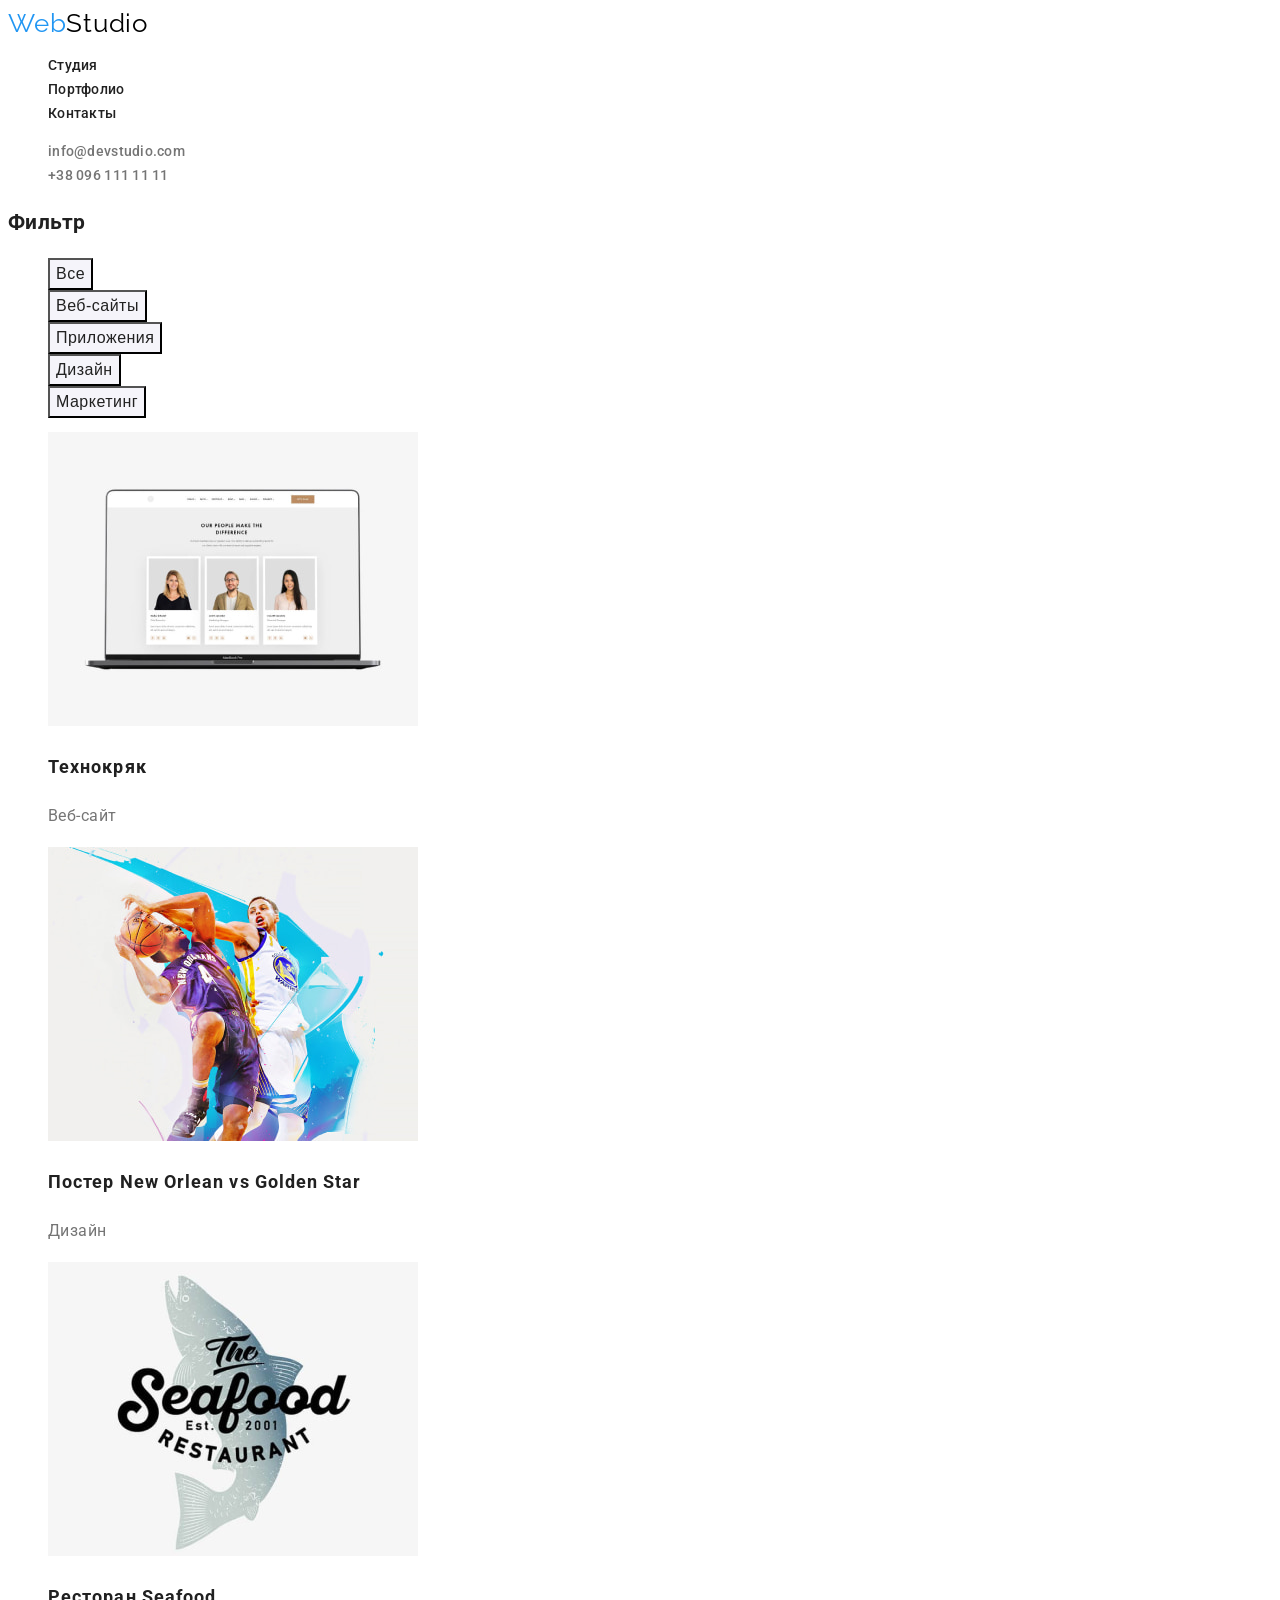
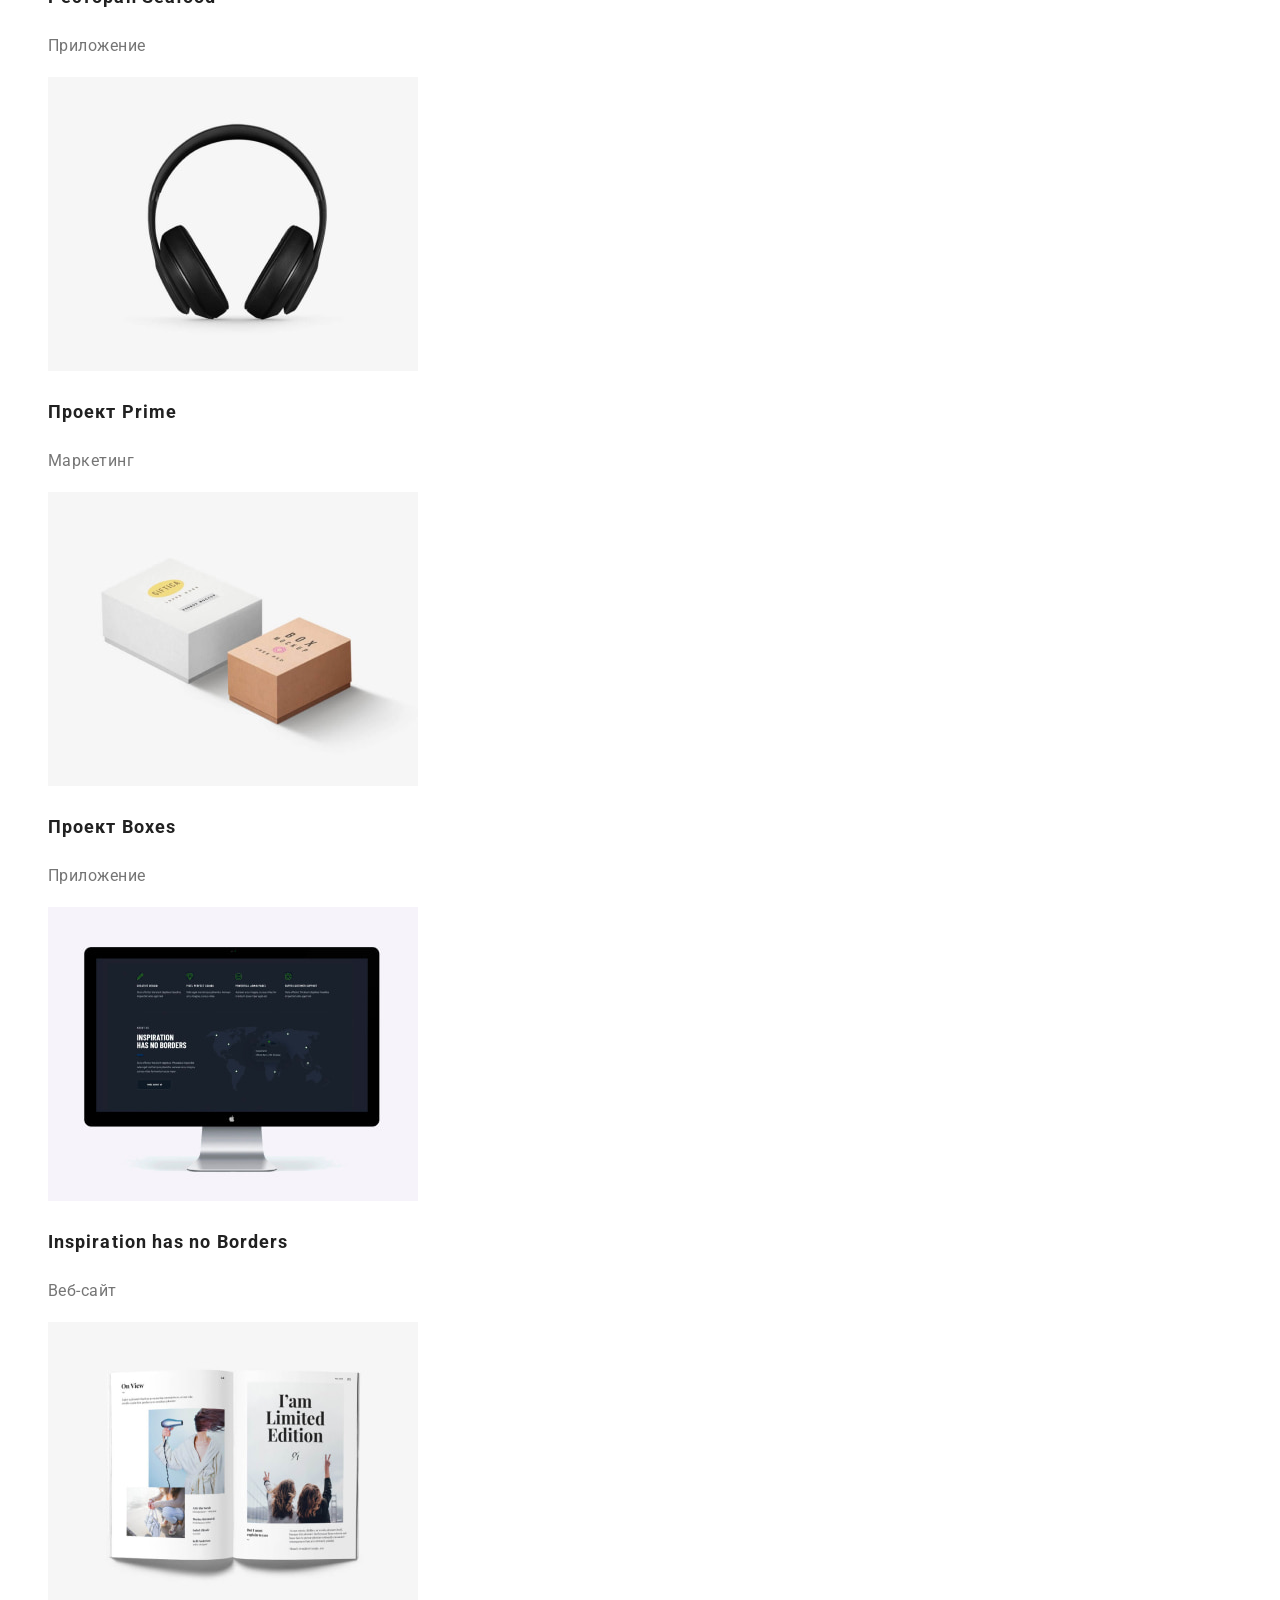
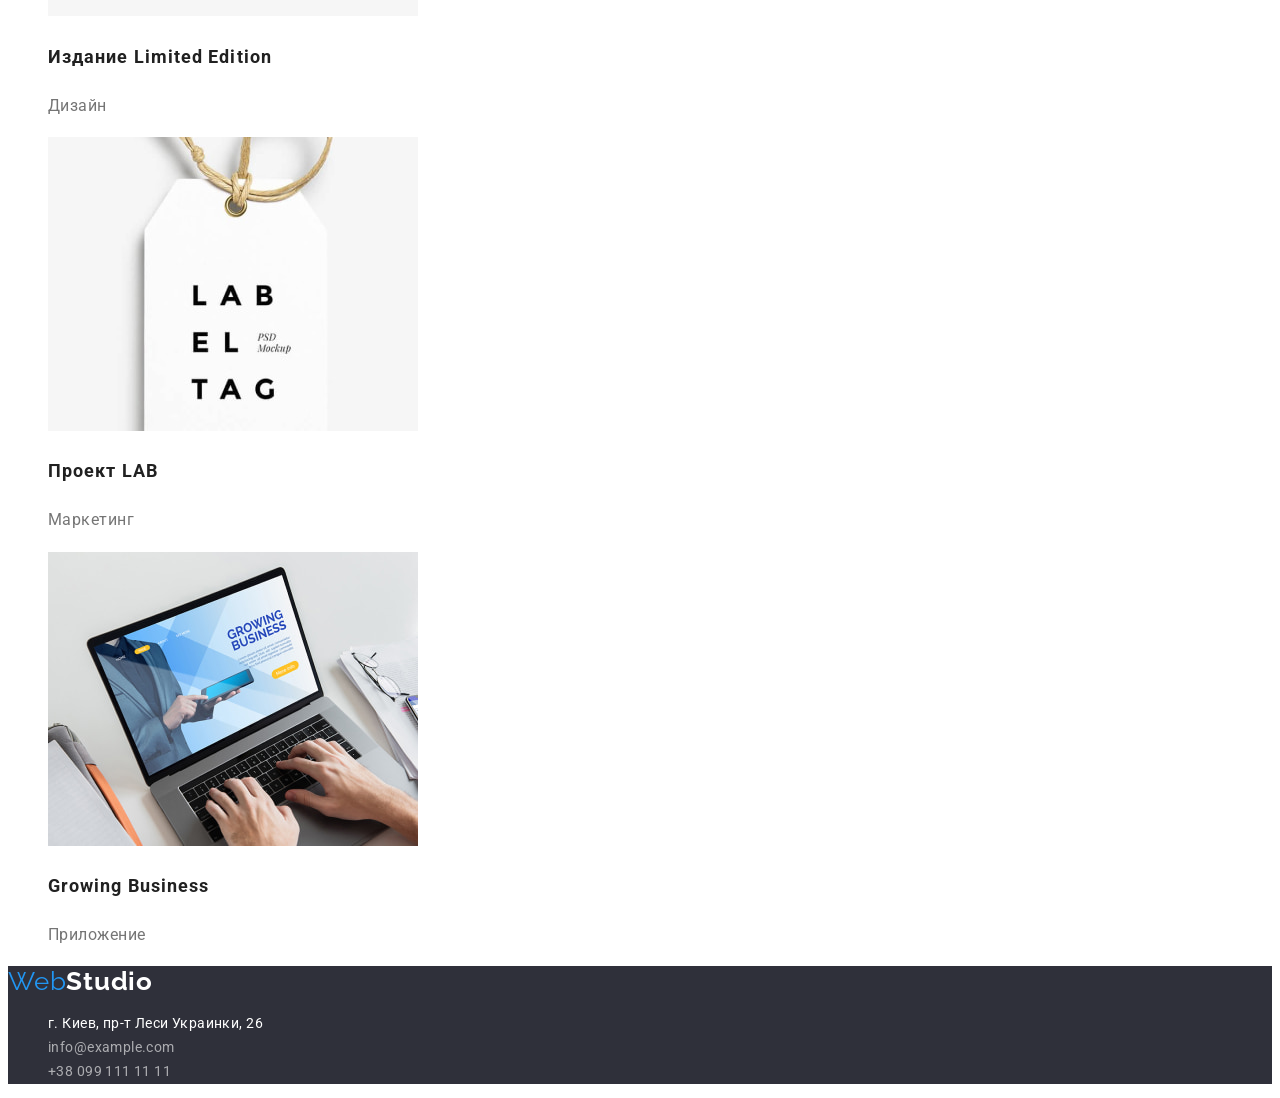
==== portfolio.html @ b142d237 "Initial commit" ====
<!DOCTYPE html>
<html lang="ru">
<head>
    <meta charset="UTF-8">
    <meta http-equiv="X-UA-Compatible" content="IE=edge">
    <meta name="viewport" content="width=device-width, initial-scale=1.0">
    <title>Document</title>
    <link rel="preconnect" href="https://fonts.googleapis.com">
    <link rel="preconnect" href="https://fonts.gstatic.com" crossorigin>
    <link href="https://fonts.googleapis.com/css2?family=Raleway:wght@700&family=Roboto:wght@400;500;700;900&display=swap" rel="stylesheet">
    <link rel="stylesheet" href="./css/styles.css">
</head>
<body>
    <!-- Шапка сайта  -->
    <header class="header">
        <nav class="nav">
            <a class="logo link" href="./index.html">Web<span class="logo-primary">Studio</span></a>
            <ul class="nav-list list">
                <li class="nav-item">
                    <a class="nav-link link" href="./index.html">Студия</a></li>
                <li class="nav-item">
                    <a class="nav-link link" href="./portfolio.html">Портфолио</a></li>
                <li class="nav-item">
                    <a class="nav-link link" href="">Контакты</a></li>
            </ul>
        </nav>
            <ul class="header-list list">
                <li class="header-item">
                    <a class="header-mail link" href="mailto:info@devstudio.com">info@devstudio.com</a></li>
                <li class="header-item">
                    <a class="header-phone link" href="tel:+380961111111">+38 096 111 11 11</a></li>
            </ul>  
    </header>
    <main>
        <!-- Секция фильтр -->
        <section class="filter">
            <h1>Фильтр</h1>
            <ul class="filter-list list">
                <li class="filter-item">
                    <button class="filter-button" type="button">Все</button></li>
                <li class="filter-item">
                    <button class="filter-button" type="button">Веб-сайты</button></li>
                <li class="filter-item">
                    <button class="filter-button" type="button">Приложения</button></li>
                <li class="filter-item">
                    <button class="filter-button" type="button">Дизайн</button></li>
                <li class="filter-item">
                    <button class="filter-button" type="button">Маркетинг</button></li>
            </ul>
            <ul class="filter-desc list">
                <li class="filter-desc-item">
                    <img class="filter-desc-image" src="./images/portfolio/img1.jpg" alt="Ноутбук с сайтом" width="370" height="294">
                    <h2 class="filter-desc-title">Технокряк</h2>
                    <p class="filter-desc-text">Веб-сайт</p>
                </li>
                <li class="filter-desc-item">
                    <img class="filter-desc-image" src="./images/portfolio/img2.jpg" alt="Постер баскетболистов" width="370" height="294">
                    <h2 class="filter-desc-title" lang="en">Постер New Orlean vs Golden Star</h2>
                    <p class="filter-desc-text">Дизайн</p>
                </li>
                <li class="filter-desc-item">
                    <img class="filter-desc-image" src="./images/portfolio/img3.jpg" alt="Ресторан Seafood" width="370" height="294">
                    <h2 class="filter-desc-title" lang="en">Ресторан Seafood</h2>
                    <p class="filter-desc-text">Приложение</p>
                </li>
                <li class="filter-desc-item">
                    <img class="filter-desc-image" src="./images/portfolio/img4.jpg" alt="Наушники" width="370" height="294">
                    <h2 class="filter-desc-title" lang="en">Проект Prime</h2>
                    <p class="filter-desc-text">Маркетинг</p>
                </li>
                <li class="filter-desc-item">
                    <img class="filter-desc-image" src="./images/portfolio/img5.jpg" alt="Две коробочки" width="370" height="294">
                    <h2 class="filter-desc-title" lang="en">Проект Boxes</h2>
                    <p class="filter-desc-text">Приложение</p>
                </li>
                <li class="filter-desc-item">
                    <img class="filter-desc-image" src="./images/portfolio/img6.jpg" alt="Монитор" width="370" height="294">
                    <h2 class="filter-desc-title" lang="en">Inspiration has no Borders</h2>
                    <p class="filter-desc-text">Веб-сайт</p>
                </li>
                <li class="filter-desc-item">
                    <img class="filter-desc-image" src="./images/portfolio/img7.jpg" alt="Открытая книга" width="370" height="294">
                    <h2 class="filter-desc-title" lang="en">Издание Limited Edition</h2>
                    <p class="filter-desc-text">Дизайн</p>
                </li>
                <li class="filter-desc-item">
                    <img class="filter-desc-image" src="./images/portfolio/img8.jpg" alt="Этикетка" width="370" height="294">
                    <h2 class="filter-desc-title" lang="en">Проект LAB</h2>
                    <p class="filter-desc-text">Маркетинг</p>
                </li>
                <li class="filter-desc-item">
                    <img class="filter-desc-image" src="./images/portfolio/img9.jpg" alt="Робота за ноутбуком" width="370" height="294">
                    <h2 class="filter-desc-title" lang="en">Growing Business</h2>
                    <p class="filter-desc-text">Приложение</p>
                </li>
            </ul>
        </section>
    </main>
    <!-- Подвал сайта -->
    <footer class="footer">
        <a class="logo link" href="./index.html">Web<span class="logo-secondary">Studio</span></a>
        <address class="address">
        <ul class="address-list list">
            <li class="address-item">
                <a class="address-map link" href="https://goo.gl/maps/B8ouL8VhwgZkE1V38">г. Киев, пр-т Леси Украинки, 26</a></li>
            <li class="address-item">
                <a class="address-mail link" href="mailto:info@example.com">info@example.com</a></li>
            <li class="address-item">
                <a class="address-phone link" href="tel:+380991111111">+38 099 111 11 11</a></li>
        </ul>
        </address>
    </footer>   
</body>
</html>
---- css/styles.css ----
:root {
    /* Основные шрифты */
    --main-font: "Roboto", sans-serif;
    --secondary-font: "Raleway", sans-serif;

    /* Светлая тема текста */
    --primary-light-txt: #212121;
    --secondary-light-txt: #757575;

    /* Темная тема текста */
    --primary-dark-txt: #FFFFFF;
    --secondary-dark-txt: color: rgba(255, 255, 255, 0.6);
    --accent-text: #2196F3;

    /* Светлая тема фона */
    --primary-light-bg: #FFFFFF;

    /* Темная тема фона */
    --primary-dark-bg: #2F303A;
    --secondary-dark-bg: #F5F4FA;
}
/* body */

body {
font-family: var(--main-font);
font-weight: 400;
font-size: 14px;
line-height: 1.71;
letter-spacing: 0.03em;

color: var(--primary-light-txt);
}

.list {
list-style: none;
}

.link {
text-decoration: none;
}

/* header */

.header {
background-color: var(--primary-light-bg);
}

.logo {
font-family: var(--secondary-font);
font-size: 26px;
line-height: 1.19;
letter-spacing: 0.03em;

color: var(--accent-text);
}

.logo-primary {
font-family: var(--secondary-font);
font-size: 26px;
line-height: 1.19;
letter-spacing: 0.03em;

color: #000000;;
}

.nav-link {
font-weight: 500;
font-size: 14px;
line-height: 1.14;
letter-spacing: 0.02em;

color: var(--primary-light-txt);
}

.nav-link:hover,
.nav-link:focus {
color: var(--accent-text);
}

.header-mail {
font-weight: 500;
font-size: 14px;
line-height: 1.14;
letter-spacing: 0.02em;

color: var(--secondary-light-txt);
}

.header-mail:hover,
.header-mail:focus {
color: var(--accent-text); 
}

.header-phone {
font-weight: 500; 
font-size: 14px;
line-height: 1.14;
letter-spacing: 0.02em;
    
color: var(--secondary-light-txt); 
}

.header-phone:hover,
.header-phone:focus {
color: var(--accent-text); 
}

/* hero */

.hero {
background-color: var(--primary-dark-bg);
}
.hero-title {
font-weight: 900;
font-size: 44px;
line-height: 1.36;
text-align: center;
letter-spacing: 0.06em;
text-transform: uppercase;

color: var(--primary-dark-txt);
}

.button {
font-weight: 700;
font-size: 16px;
line-height: 1.88;
display: flex;
align-items: center;
text-align: center;
letter-spacing: 0.06em;

color: var(--primary-dark-txt);
background-color: #2196F3;

cursor: pointer;
}

/* features */

.features {
background-color: var(--primary-light-bg);
}

.features-title {
font-weight: 700;
font-size: 14px;
line-height: 1.14;
letter-spacing: 0.03em;
text-transform: uppercase;

color: var(--primary-light-txt);
}

.features-text {
font-size: 14px;
line-height: 1.71;
letter-spacing: 0.03em;

color: var(--secondary-light-txt);
}

/* examples */

.examples {
background-color: var(--primary-light-bg);
}

.examples-title {
font-weight: 700;
font-size: 36px;
line-height: 1.17;
text-align: center;
letter-spacing: 0.03em;
    
color: var(--primary-light-txt);
}

/* team */

.team {
background-color:  var(--secondary-dark-bg);
}

.team-title {
font-weight: 700;
font-size: 36px;
line-height: 1.17;
text-align: center;
letter-spacing: 0.03em;

color: var(--primary-light-txt);
}

.team-subtitle {
font-weight: 500;
font-size: 16px;
line-height: 1.19;
text-align: center;
letter-spacing: 0.03em;

color: var(--primary-light-txt);
}

.team-text {
font-size: 16px;
line-height: 1.19;
text-align: center;
letter-spacing: 0.03em;

color: var(--secondary-light-txt);
}

/* footer */

.footer {
background-color: var(--primary-dark-bg);
}

.logo-secondary {
font-family: var(--secondary-font);
font-weight: 700;
font-size: 26px;
line-height: 1.19;
letter-spacing: 0.03em;

color: var(--primary-dark-txt);
}

.address-map {
font-style: normal;
font-size: 14px;
line-height: 1.71;
letter-spacing: 0.03em;

color: var(--primary-dark-txt);
}

.address-map:hover,
.address-map:focus {
color: var(--accent-text);
}

.address-mail {
font-style: normal;
font-size: 14px;
line-height: 1.71;
letter-spacing: 0.03em;

color: rgba(255, 255, 255, 0.6);
}

.address-mail:hover,
.address-mail:focus {
color: var(--accent-text);
}

.address-phone {
font-style: normal;  
font-size: 14px;
line-height: 1.71;
letter-spacing: 0.03em;
    
color: rgba(255, 255, 255, 0.6);
    }
    
.address-phone:hover,
.address-phone:focus {
color: var(--accent-text);
    }

/* filter */

.filter {
background-color: var(--primary-light-bg);
}

.filter-button {
font-weight: 500;
font-size: 16px;
line-height: 1.62;
text-align: center;
letter-spacing: 0.03em;

color: var(--primary-light-txt);
background-color: var(--secondary-dark-bg);

cursor: pointer;
}

.filter-button:hover,
.filter-button:focus {
color: var(--primary-dark-txt);
background-color: var(--accent-text);
}

.filter-desc-title {
font-weight: 700;
font-size: 18px;
line-height: 2;
letter-spacing: 0.06em;

color: var(--primary-light-txt);
}

.filter-desc-text {
font-size: 16px;
line-height: 1.88;
letter-spacing: 0.03em;

color: var(--secondary-light-txt);
}
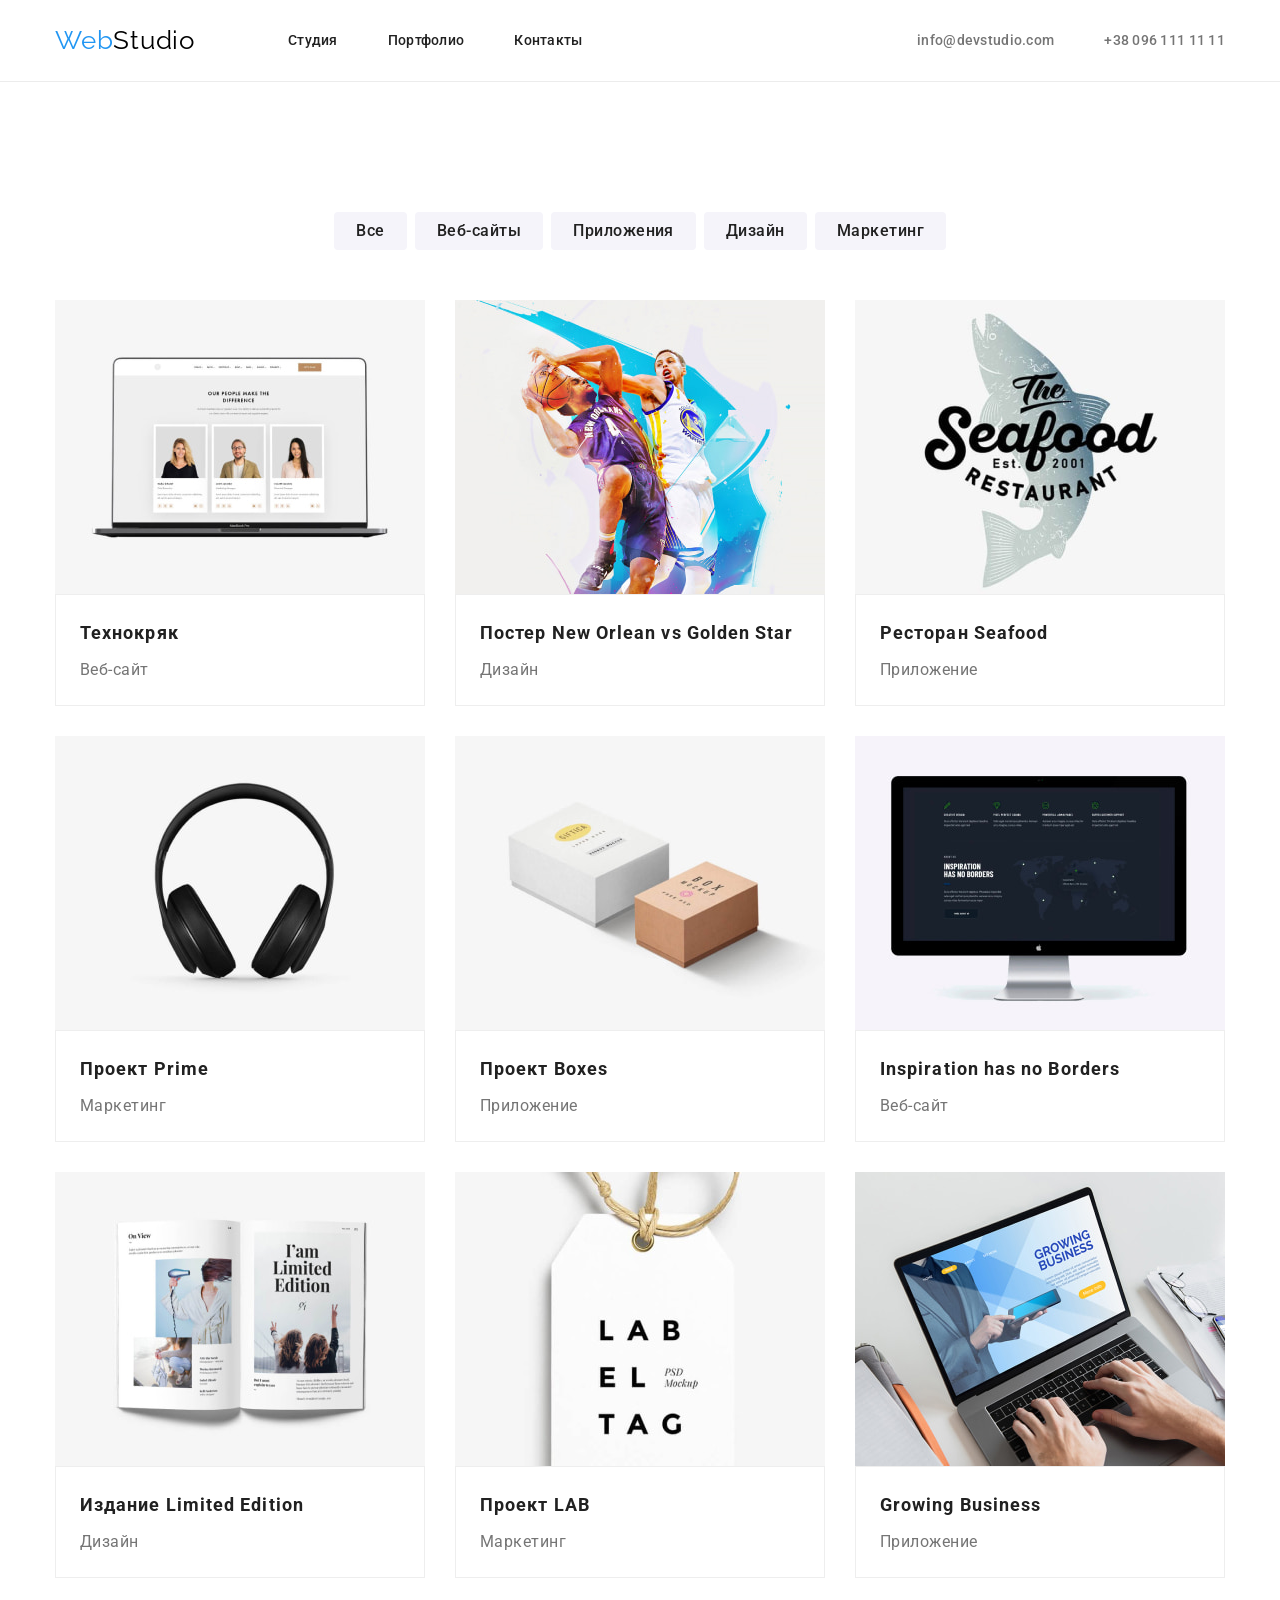
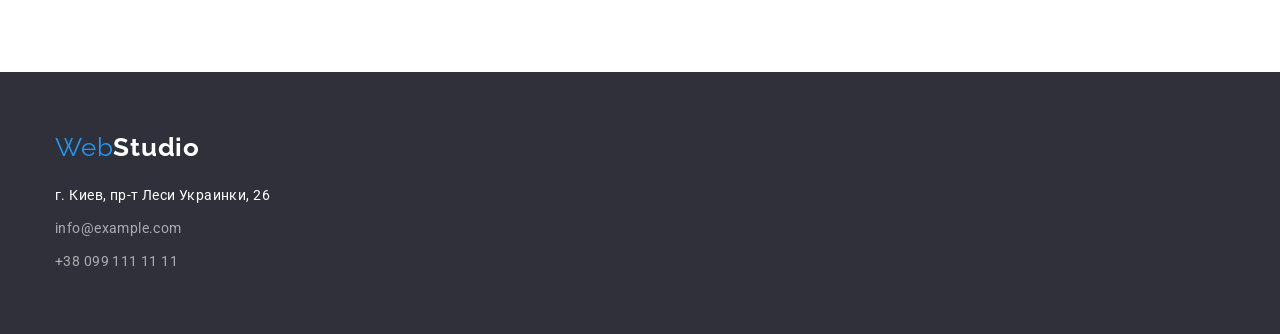
==== commit 82c9492f: "Выравнивает контент" ====
--- a/portfolio.html
+++ b/portfolio.html
@@ -8,13 +8,15 @@
     <link rel="preconnect" href="https://fonts.googleapis.com">
     <link rel="preconnect" href="https://fonts.gstatic.com" crossorigin>
     <link href="https://fonts.googleapis.com/css2?family=Raleway:wght@700&family=Roboto:wght@400;500;700;900&display=swap" rel="stylesheet">
+    <link rel="stylesheet" href="https://cdn.jsdelivr.net/npm/modern-normalize@1.1.0/modern-normalize.min.css">
     <link rel="stylesheet" href="./css/styles.css">
 </head>
 <body>
     <!-- Шапка сайта  -->
     <header class="header">
-        <nav class="nav">
+        <div class="container header-container">
             <a class="logo link" href="./index.html">Web<span class="logo-primary">Studio</span></a>
+        <nav class="nav"></nav>
             <ul class="nav-list list">
                 <li class="nav-item">
                     <a class="nav-link link" href="./index.html">Студия</a></li>
@@ -24,17 +26,21 @@
                     <a class="nav-link link" href="">Контакты</a></li>
             </ul>
         </nav>
+         <div class="header-wrapper">
             <ul class="header-list list">
                 <li class="header-item">
                     <a class="header-mail link" href="mailto:info@devstudio.com">info@devstudio.com</a></li>
                 <li class="header-item">
                     <a class="header-phone link" href="tel:+380961111111">+38 096 111 11 11</a></li>
-            </ul>  
+            </ul>
+         </div>
+        </div>
     </header>
     <main>
         <!-- Секция фильтр -->
-        <section class="filter">
-            <h1>Фильтр</h1>
+        <section class="filter section">
+            <div class="container">
+            <h1 class="visually-hidden">Фильтр</h1>
             <ul class="filter-list list">
                 <li class="filter-item">
                     <button class="filter-button" type="button">Все</button></li>
@@ -50,54 +56,74 @@
             <ul class="filter-desc list">
                 <li class="filter-desc-item">
                     <img class="filter-desc-image" src="./images/portfolio/img1.jpg" alt="Ноутбук с сайтом" width="370" height="294">
+                    <div class="filter-content">
                     <h2 class="filter-desc-title">Технокряк</h2>
                     <p class="filter-desc-text">Веб-сайт</p>
+                    </div>
                 </li>
                 <li class="filter-desc-item">
                     <img class="filter-desc-image" src="./images/portfolio/img2.jpg" alt="Постер баскетболистов" width="370" height="294">
+                    <div class="filter-content">
                     <h2 class="filter-desc-title" lang="en">Постер New Orlean vs Golden Star</h2>
                     <p class="filter-desc-text">Дизайн</p>
+                    </div>
                 </li>
                 <li class="filter-desc-item">
                     <img class="filter-desc-image" src="./images/portfolio/img3.jpg" alt="Ресторан Seafood" width="370" height="294">
+                    <div class="filter-content">
                     <h2 class="filter-desc-title" lang="en">Ресторан Seafood</h2>
                     <p class="filter-desc-text">Приложение</p>
+                    </div>
                 </li>
                 <li class="filter-desc-item">
                     <img class="filter-desc-image" src="./images/portfolio/img4.jpg" alt="Наушники" width="370" height="294">
+                    <div class="filter-content">
                     <h2 class="filter-desc-title" lang="en">Проект Prime</h2>
                     <p class="filter-desc-text">Маркетинг</p>
+                    </div>
                 </li>
                 <li class="filter-desc-item">
                     <img class="filter-desc-image" src="./images/portfolio/img5.jpg" alt="Две коробочки" width="370" height="294">
+                    <div class="filter-content">
                     <h2 class="filter-desc-title" lang="en">Проект Boxes</h2>
                     <p class="filter-desc-text">Приложение</p>
+                    </div>
                 </li>
                 <li class="filter-desc-item">
                     <img class="filter-desc-image" src="./images/portfolio/img6.jpg" alt="Монитор" width="370" height="294">
+                    <div class="filter-content">
                     <h2 class="filter-desc-title" lang="en">Inspiration has no Borders</h2>
                     <p class="filter-desc-text">Веб-сайт</p>
+                    </div>
                 </li>
                 <li class="filter-desc-item">
                     <img class="filter-desc-image" src="./images/portfolio/img7.jpg" alt="Открытая книга" width="370" height="294">
+                    <div class="filter-content">
                     <h2 class="filter-desc-title" lang="en">Издание Limited Edition</h2>
                     <p class="filter-desc-text">Дизайн</p>
+                    </div>
                 </li>
                 <li class="filter-desc-item">
                     <img class="filter-desc-image" src="./images/portfolio/img8.jpg" alt="Этикетка" width="370" height="294">
+                    <div class="filter-content">
                     <h2 class="filter-desc-title" lang="en">Проект LAB</h2>
                     <p class="filter-desc-text">Маркетинг</p>
+                    </div>
                 </li>
                 <li class="filter-desc-item">
                     <img class="filter-desc-image" src="./images/portfolio/img9.jpg" alt="Робота за ноутбуком" width="370" height="294">
+                    <div class="filter-content">
                     <h2 class="filter-desc-title" lang="en">Growing Business</h2>
                     <p class="filter-desc-text">Приложение</p>
+                    </div>
                 </li>
             </ul>
+            </div>
         </section>
     </main>
     <!-- Подвал сайта -->
     <footer class="footer">
+        <div class="container">
         <a class="logo link" href="./index.html">Web<span class="logo-secondary">Studio</span></a>
         <address class="address">
         <ul class="address-list list">
@@ -108,6 +134,7 @@
             <li class="address-item">
                 <a class="address-phone link" href="tel:+380991111111">+38 099 111 11 11</a></li>
         </ul>
+        </div>
         </address>
     </footer>   
 </body>
--- a/css/styles.css
+++ b/css/styles.css
@@ -31,7 +31,21 @@
 color: var(--primary-light-txt);
 }
 
+h1, h2, h3, h4, h5, h6, p, ul {
+margin-top: 0;
+margin-bottom: 0;
+}
+
+img {
+display: block;
+max-width: 100%;
+height: auto;
+}
+
 .list {
+padding-left: 0;
+margin-top: 0; 
+margin-bottom: 0;   
 list-style: none;
 }
 
@@ -39,13 +53,36 @@
 text-decoration: none;
 }
 
+.section {
+padding-top: 94px;
+padding-bottom: 94px;
+}
+
+.container {
+width: 1200px;
+padding-left: 15px;
+padding-right: 15px;
+margin-left: auto;
+margin-right: auto;
+}
+
 /* header */
 
 .header {
+padding-top: 25px;
+padding-bottom: 25px;
+border-bottom: 1px solid #ECECEC;
+
 background-color: var(--primary-light-bg);
 }
 
+.header-container {
+display: flex;
+align-items: center;
+}
+
 .logo {
+margin-right: 93px;
 font-family: var(--secondary-font);
 font-size: 26px;
 line-height: 1.19;
@@ -63,6 +100,19 @@
 color: #000000;;
 }
 
+.nav-list {
+display: flex;
+align-items: center;
+}
+
+.nav-item {
+margin-right: 50px;
+}
+
+.nav-item:last-child {
+margin: 0;
+}
+
 .nav-link {
 font-weight: 500;
 font-size: 14px;
@@ -77,7 +127,17 @@
 color: var(--accent-text);
 }
 
+.header-wrapper {
+margin-left: auto;
+}
+
+.header-list {    
+display: flex;
+}
+
 .header-mail {
+margin-right: 50px;
+
 font-weight: 500;
 font-size: 14px;
 line-height: 1.14;
@@ -110,7 +170,19 @@
 .hero {
 background-color: var(--primary-dark-bg);
 }
+
+.hero-container {
+padding-top: 200px;
+padding-bottom: 210px;
+}
+
 .hero-title {
+width: 696px;
+
+margin-left: auto;
+margin-right: auto;
+margin-bottom: 40px;
+
 font-weight: 900;
 font-size: 44px;
 line-height: 1.36;
@@ -122,10 +194,19 @@
 }
 
 .button {
+max-width: 350px;
+min-width: 200px;
+
+margin-left: auto;
+margin-right: auto;
+padding: 10px 32px;
+border-radius: 4px;
+border: transparent;
+
 font-weight: 700;
 font-size: 16px;
 line-height: 1.88;
-display: flex;
+display:flex;
 align-items: center;
 text-align: center;
 letter-spacing: 0.06em;
@@ -142,7 +223,27 @@
 background-color: var(--primary-light-bg);
 }
 
+.visually-hidden {
+clip-path: inset(100%);
+}
+
+.features-list {
+display: flex;
+align-items: center;
+}
+
+.features-item {
+margin-right: 30px;
+width: 270px;
+}
+
+.features-item:last-child {
+margin: 0;
+}
+
 .features-title {
+margin-bottom: 10px;
+
 font-weight: 700;
 font-size: 14px;
 line-height: 1.14;
@@ -167,6 +268,8 @@
 }
 
 .examples-title {
+margin-bottom: 50px;
+
 font-weight: 700;
 font-size: 36px;
 line-height: 1.17;
@@ -176,6 +279,19 @@
 color: var(--primary-light-txt);
 }
 
+.examples-list {
+display: flex;
+align-items: center;
+}
+
+.examples-item {
+margin-right: 30px;
+}
+
+.examples-item:last-child {
+margin: 0;
+}
+
 /* team */
 
 .team {
@@ -183,6 +299,8 @@
 }
 
 .team-title {
+margin-bottom: 50px;
+
 font-weight: 700;
 font-size: 36px;
 line-height: 1.17;
@@ -192,7 +310,32 @@
 color: var(--primary-light-txt);
 }
 
+.team-list {
+display: flex;
+align-items: center;
+}
+
+.team-item {
+margin-right: 30px;
+}
+
+.team-item:last-child {
+margin: 0;
+}
+
+.team-wrapper {
+padding: 30px 0;
+text-align: center;
+
+background: var(--primary-light-bg);
+
+box-shadow: 0px 1px 3px rgba(0, 0, 0, 0.12), 0px 1px 1px rgba(0, 0, 0, 0.14), 0px 2px 1px rgba(0, 0, 0, 0.2);
+border-radius: 0px 0px 4px 4px;
+}
+
 .team-subtitle {
+margin-bottom: 10px;
+
 font-weight: 500;
 font-size: 16px;
 line-height: 1.19;
@@ -203,6 +346,7 @@
 }
 
 .team-text {
+
 font-size: 16px;
 line-height: 1.19;
 text-align: center;
@@ -214,6 +358,9 @@
 /* footer */
 
 .footer {
+padding-top: 60px;
+padding-bottom: 60px;
+
 background-color: var(--primary-dark-bg);
 }
 
@@ -227,6 +374,18 @@
 color: var(--primary-dark-txt);
 }
 
+.address-list {
+margin-top: 20px;
+}
+
+.address-item {
+margin-bottom: 9px;
+}
+
+.address-item:last-child {
+margin: 0;
+}
+
 .address-map {
 font-style: normal;
 font-size: 14px;
@@ -242,6 +401,7 @@
 }
 
 .address-mail {
+
 font-style: normal;
 font-size: 14px;
 line-height: 1.71;
@@ -275,7 +435,27 @@
 background-color: var(--primary-light-bg);
 }
 
+.filter-list {
+display: flex;
+justify-content: center;
+}
+
+.filter-item {
+margin-right: 8px;
+}
+
+.filter-item:last-child {
+margin: 0;
+}
+
 .filter-button {
+max-width: 350px;
+min-width: 73px;
+padding: 6px 22px;
+margin-bottom: 50px;
+border-radius: 4px;
+border: transparent;
+
 font-weight: 500;
 font-size: 16px;
 line-height: 1.62;
@@ -292,6 +472,26 @@
 .filter-button:focus {
 color: var(--primary-dark-txt);
 background-color: var(--accent-text);
+}
+
+.filter-desc {
+margin-left: -30px;
+margin-top: -30px;
+
+display: flex;
+flex-wrap: wrap;
+}
+
+.filter-desc-item {
+flex-basis: calc(100% / 3 - 30px);
+margin-left: 30px;
+margin-top: 30px;
+}
+
+.filter-content {
+ padding: 20px 24px;
+ 
+ border: 1px solid #EEEEEE;
 }
 
 .filter-desc-title {
@@ -304,6 +504,7 @@
 }
 
 .filter-desc-text {
+margin-top: 4px;
 font-size: 16px;
 line-height: 1.88;
 letter-spacing: 0.03em;
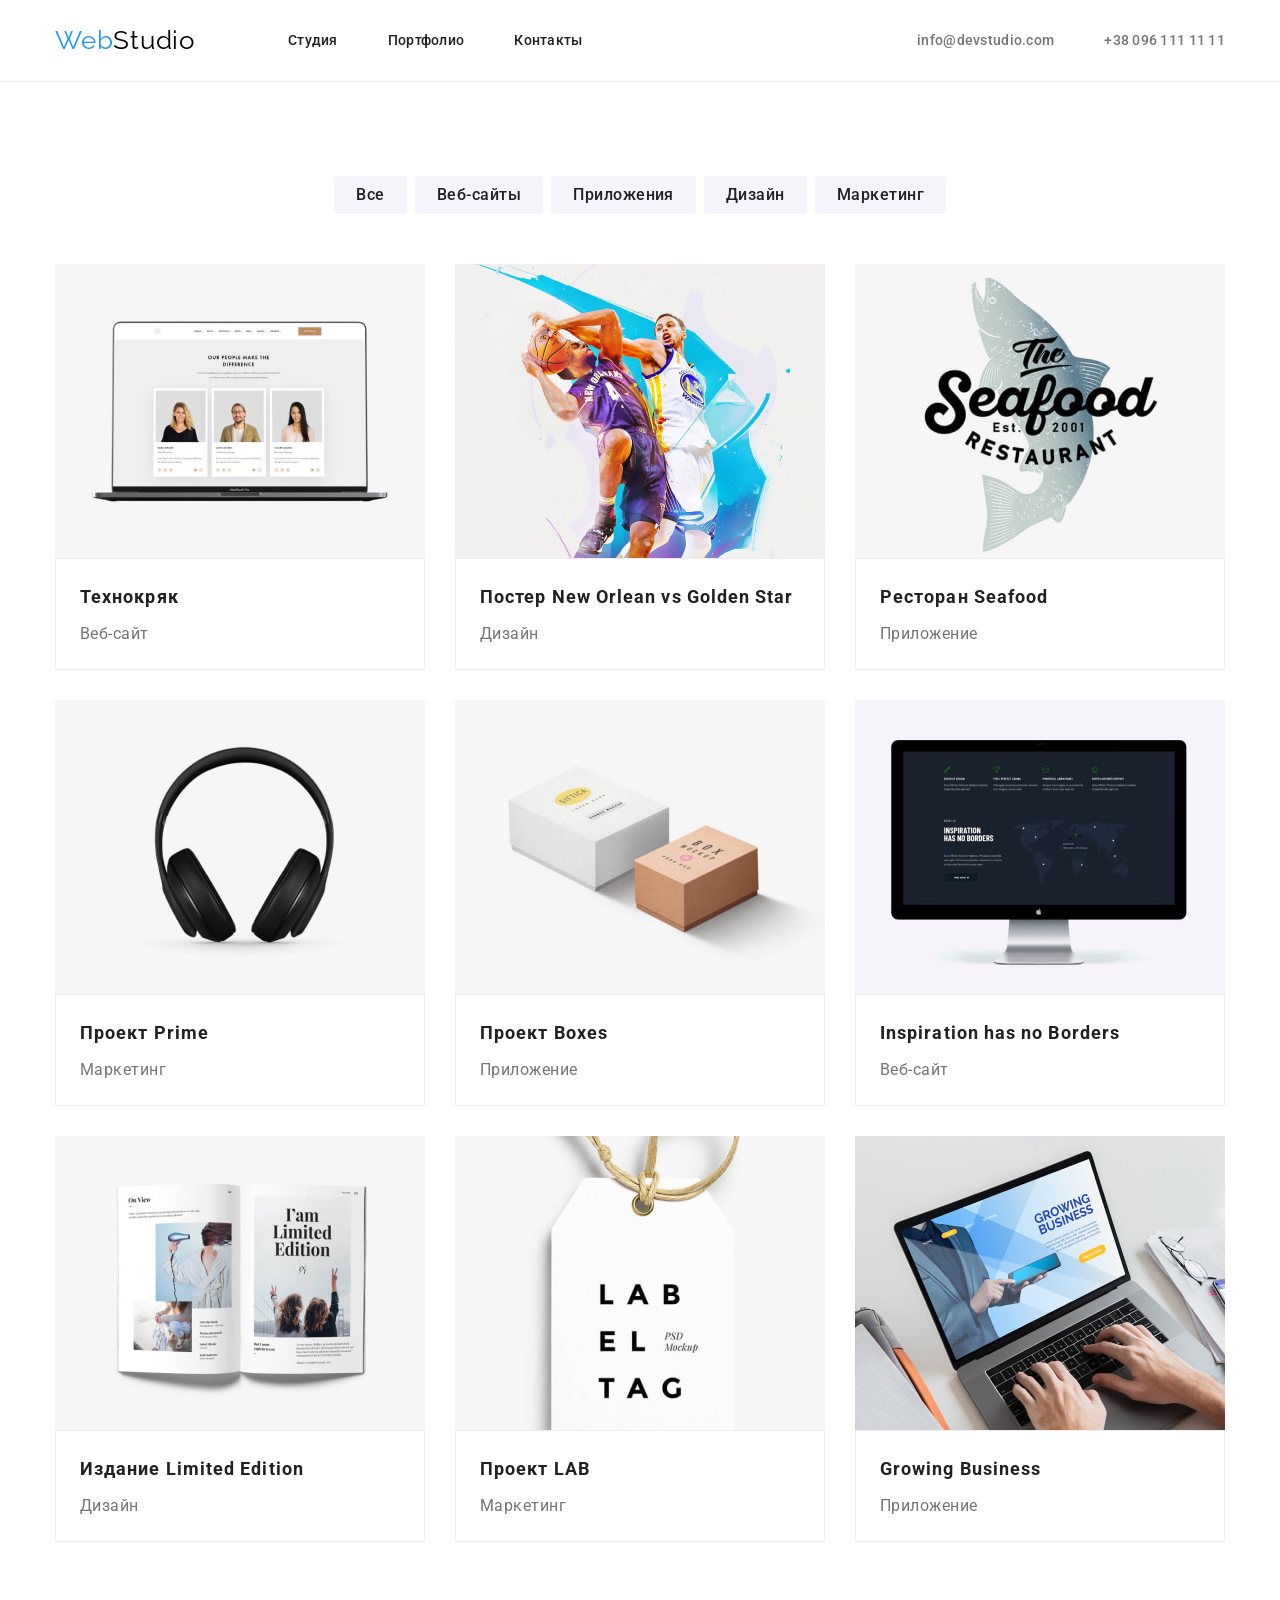
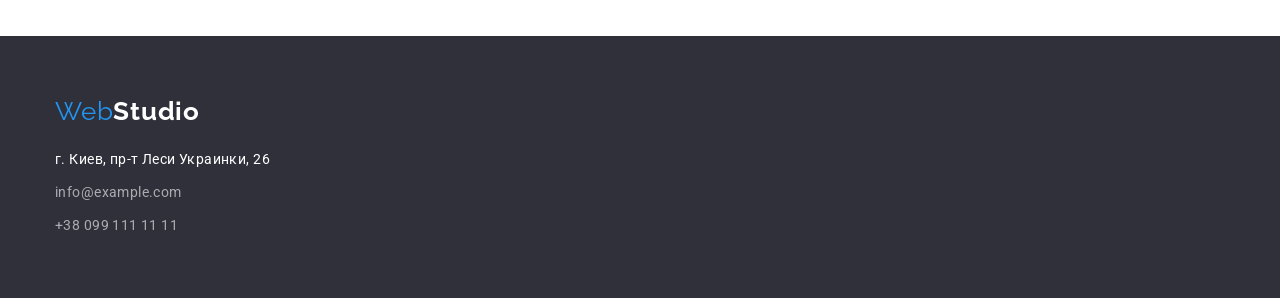
==== commit c3a45245: "Вносит правки в проекте" ====
--- a/portfolio.html
+++ b/portfolio.html
@@ -16,7 +16,7 @@
     <header class="header">
         <div class="container header-container">
             <a class="logo link" href="./index.html">Web<span class="logo-primary">Studio</span></a>
-        <nav class="nav"></nav>
+        <nav class="nav">
             <ul class="nav-list list">
                 <li class="nav-item">
                     <a class="nav-link link" href="./index.html">Студия</a></li>
@@ -26,14 +26,12 @@
                     <a class="nav-link link" href="">Контакты</a></li>
             </ul>
         </nav>
-         <div class="header-wrapper">
             <ul class="header-list list">
                 <li class="header-item">
                     <a class="header-mail link" href="mailto:info@devstudio.com">info@devstudio.com</a></li>
                 <li class="header-item">
                     <a class="header-phone link" href="tel:+380961111111">+38 096 111 11 11</a></li>
             </ul>
-         </div>
         </div>
     </header>
     <main>
@@ -134,8 +132,8 @@
             <li class="address-item">
                 <a class="address-phone link" href="tel:+380991111111">+38 099 111 11 11</a></li>
         </ul>
+        </address>
         </div>
-        </address>
     </footer>   
 </body>
 </html>
--- a/css/styles.css
+++ b/css/styles.css
@@ -82,7 +82,6 @@
 }
 
 .logo {
-margin-right: 93px;
 font-family: var(--secondary-font);
 font-size: 26px;
 line-height: 1.19;
@@ -97,10 +96,11 @@
 line-height: 1.19;
 letter-spacing: 0.03em;
 
-color: #000000;;
+color: #000000;
 }
 
 .nav-list {
+margin-left: 93px;
 display: flex;
 align-items: center;
 }
@@ -127,12 +127,9 @@
 color: var(--accent-text);
 }
 
-.header-wrapper {
+.header-list {    
+display: flex;
 margin-left: auto;
-}
-
-.header-list {    
-display: flex;
 }
 
 .header-mail {
@@ -173,7 +170,7 @@
 
 .hero-container {
 padding-top: 200px;
-padding-bottom: 210px;
+padding-bottom: 200px;
 }
 
 .hero-title {
@@ -224,7 +221,16 @@
 }
 
 .visually-hidden {
+position: absolute;
+width: 1px;
+height: 1px;
+margin: -1px;
+border: 0;
+padding: 0;
+white-space: nowrap;
 clip-path: inset(100%);
+clip: rect(0 0 0 0);
+overflow: hidden;
 }
 
 .features-list {
@@ -265,6 +271,7 @@
 
 .examples {
 background-color: var(--primary-light-bg);
+padding-top: 0;
 }
 
 .examples-title {
@@ -374,7 +381,7 @@
 color: var(--primary-dark-txt);
 }
 
-.address-list {
+.address {
 margin-top: 20px;
 }
 
@@ -436,6 +443,7 @@
 }
 
 .filter-list {
+margin-bottom: 50px;
 display: flex;
 justify-content: center;
 }
@@ -452,7 +460,6 @@
 max-width: 350px;
 min-width: 73px;
 padding: 6px 22px;
-margin-bottom: 50px;
 border-radius: 4px;
 border: transparent;
 
